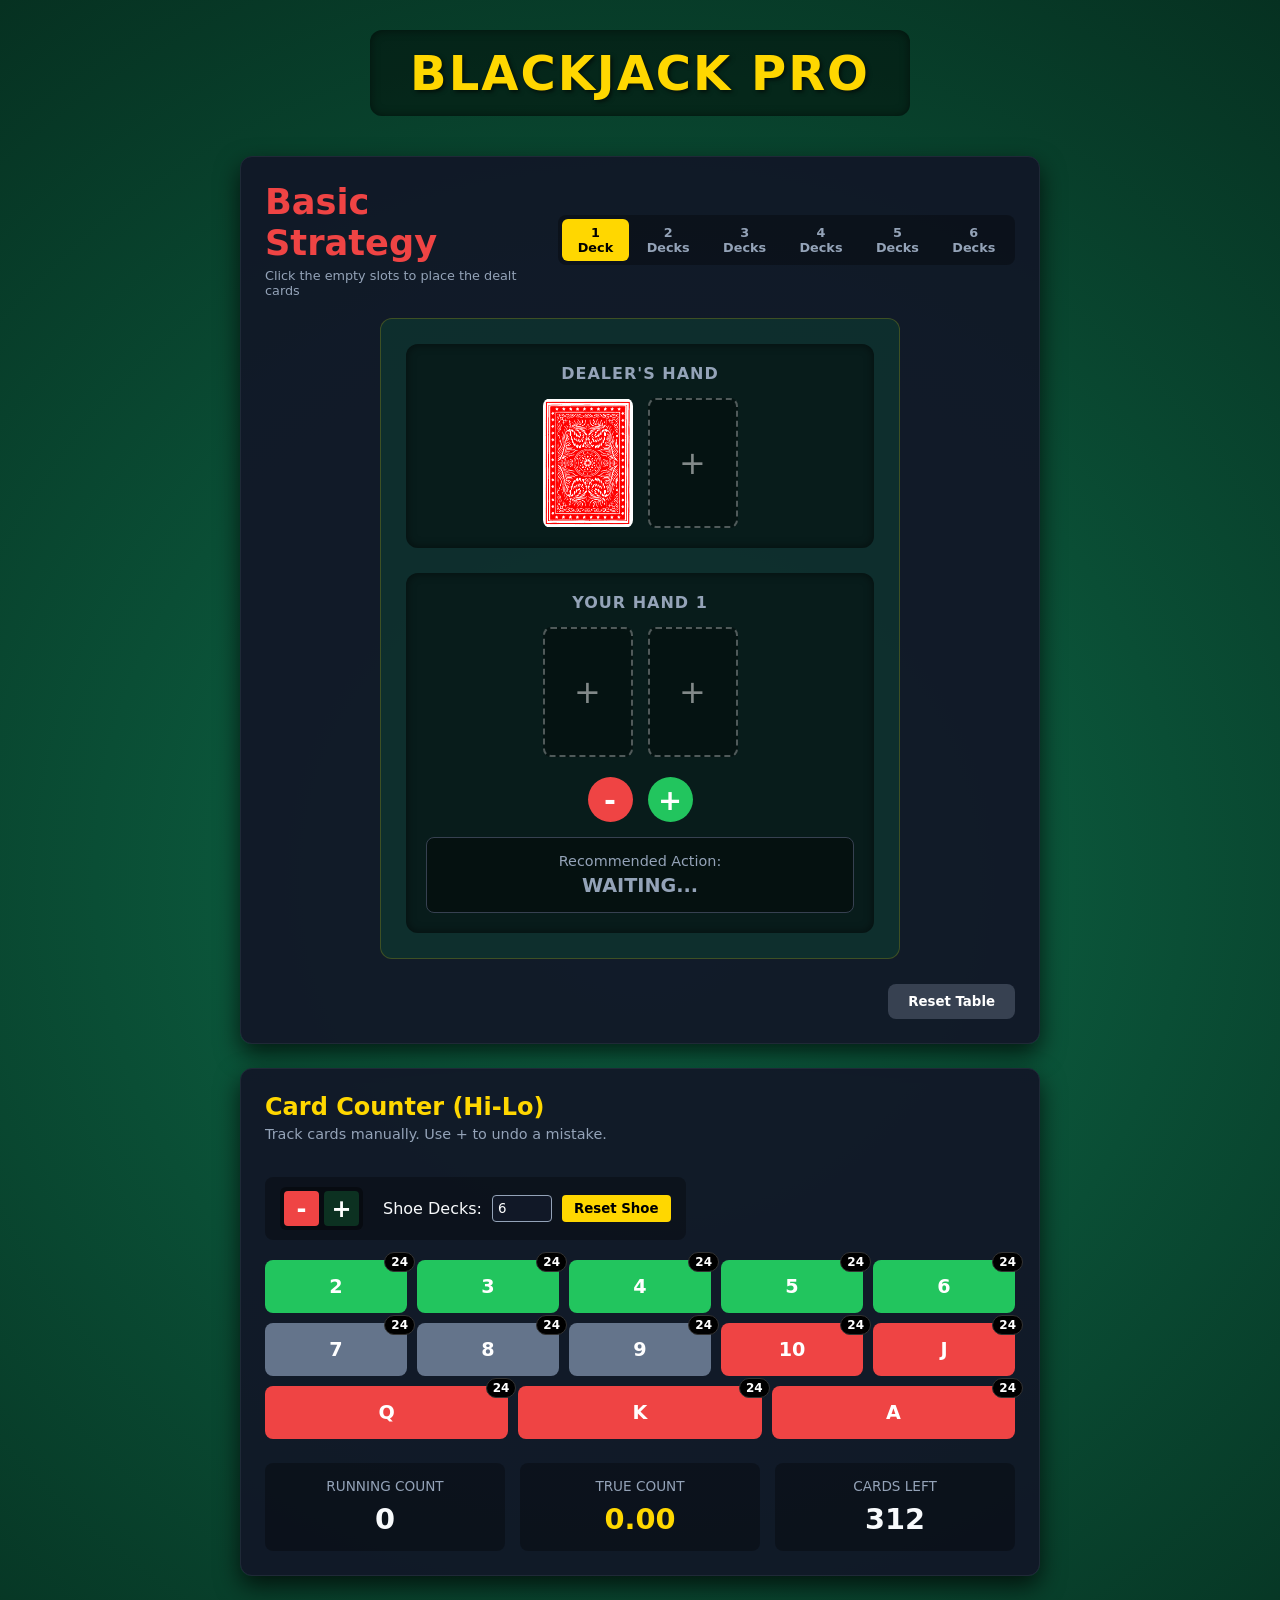
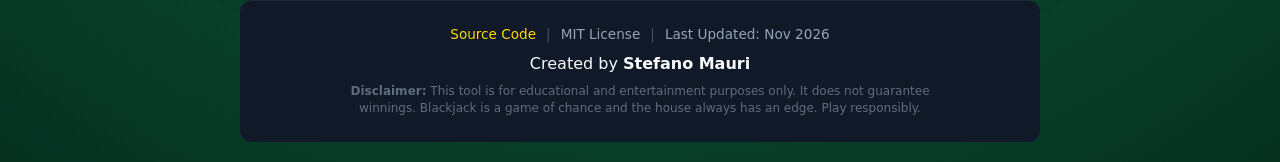
==== index.html @ 9b464d69 "Update footer link to point to GitHub repository" ====
<!DOCTYPE html>
<html lang="en">
<head>
    <meta charset="UTF-8">
    <meta name="viewport" content="width=device-width, initial-scale=1.0">
    <meta name="description" content="Advanced Blackjack Card Counter and Basic Strategy Simulator. Optimize your gameplay with real-time stats.">
    <title>Blackjack Pro - Card Counter & Basic Strategy</title>
    <link rel="stylesheet" href="style.css">
</head>
<body>
    <div class="container">
        <header>
            <div class="title-wrap dark-wrap">
                <h1>Blackjack Pro</h1>
            </div>
        </header>

        <main>
            <!-- SECTION 1: BASIC STRATEGY -->
            <section class="basic-strategy panel">
                <div class="strategy-header">
                    <div>
                        <h2 class="strategy-title">Basic Strategy</h2>
                        <p class="subtitle strategy-subtitle">Click the empty slots to place the dealt cards</p>
                    </div>
                    
                    <!-- COMPACT DECK TOGGLE -->
                    <div class="deck-toggle" id="strategy-deck-toggle">
                        <button class="deck-btn active" data-val="1">1 Deck</button>
                        <button class="deck-btn" data-val="2">2 Decks</button>
                        <button class="deck-btn" data-val="3">3 Decks</button>
                        <button class="deck-btn" data-val="4">4 Decks</button>
                        <button class="deck-btn" data-val="5">5 Decks</button>
                        <button class="deck-btn" data-val="6">6 Decks</button>
                    </div>
                </div>
                
                <div class="blackjack-table">
                    <!-- Dealer Side -->
                    <div class="dealer-area dark-wrap" id="dealer-area">
                        <!-- Injected via JS -->
                    </div>

                    <!-- Player Hands Container -->
                    <div id="player-hands-container" class="player-hands-container">
                        <!-- Injected via JS -->
                    </div>
                </div>

                <div class="strategy-footer">
                    <button id="reset-table-btn" class="reset-table-btn" onclick="resetTable()">Reset Table</button>
                </div>
            </section>

            <!-- SECTION 2: CARD COUNTER -->
            <section class="card-counter panel">
                <div class="counter-header">
                    <div class="titles">
                        <h2>Card Counter (Hi-Lo)</h2>
                        <p class="subtitle">Track cards manually. Use + to undo a mistake.</p>
                    </div>
                    <div class="settings">
                        <div class="mode-toggle">
                            <button id="mode-remove" class="active">-</button>
                            <button id="mode-add">+</button>
                        </div>
                        <label for="decks" style="margin-left: 10px;">Shoe Decks:</label>
                        <input type="number" id="decks" value="6" min="1" max="8">
                        <button id="reset-btn">Reset Shoe</button>
                    </div>
                </div>
                
                <div class="card-grid">
                    <button class="card-btn low" data-val="2">2 <span class="badge"></span></button>
                    <button class="card-btn low" data-val="3">3 <span class="badge"></span></button>
                    <button class="card-btn low" data-val="4">4 <span class="badge"></span></button>
                    <button class="card-btn low" data-val="5">5 <span class="badge"></span></button>
                    <button class="card-btn low" data-val="6">6 <span class="badge"></span></button>
                    
                    <button class="card-btn neutral" data-val="7">7 <span class="badge"></span></button>
                    <button class="card-btn neutral" data-val="8">8 <span class="badge"></span></button>
                    <button class="card-btn neutral" data-val="9">9 <span class="badge"></span></button>
                    
                    <button class="card-btn high" data-val="10">10 <span class="badge"></span></button>
                    <button class="card-btn high" data-val="J">J <span class="badge"></span></button>
                    <button class="card-btn high" data-val="Q">Q <span class="badge"></span></button>
                    <button class="card-btn high" data-val="K">K <span class="badge"></span></button>
                    <button class="card-btn high" data-val="A">A <span class="badge"></span></button>
                </div>

                <div class="stats-grid">
                    <div class="stat-box">
                        <span class="label">Running Count</span>
                        <span class="value" id="running-count">0</span>
                    </div>
                    <div class="stat-box">
                        <span class="label">True Count</span>
                        <span class="value highlight" id="true-count">0.00</span>
                    </div>
                    <div class="stat-box">
                        <span class="label">Cards Left</span>
                        <span class="value" id="cards-left">312</span>
                    </div>
                </div>
            </section>
        </main>

        <!-- FOOTER -->
        <footer class="site-footer">
            <div class="footer-links">
                <a href="https://github.com/stefanomauri1e0-droid/Blackjack-strategy-tool" target="_blank">Source Code</a>
                <span class="separator">|</span>
                <span>MIT License</span>
                <span class="separator">|</span>
                <span>Last Updated: Nov 2026</span>
            </div>
            <p class="copyright">Created by <strong>Stefano Mauri</strong></p>
            <p class="disclaimer">
                <strong>Disclaimer:</strong> This tool is for educational and entertainment purposes only. 
                It does not guarantee winnings. Blackjack is a game of chance and the house always has an edge. Play responsibly.
            </p>
        </footer>
    </div>

    <!-- MODAL FOR CARD SELECTION -->
    <div id="card-modal" class="modal">
        <div class="modal-content">
            <span class="close-modal" onclick="closeModal()">&times;</span>
            <h3>Select Suit</h3>
            <div class="suit-selector">
                <button onclick="showCards('Hearts')">♥ Hearts</button>
                <button onclick="showCards('Diamonds')">♦ Diamonds</button>
                <button onclick="showCards('Clubs')">♣ Clubs</button>
                <button onclick="showCards('Spades')">♠ Spades</button>
            </div>
            
            <div id="card-picker-grid" class="card-picker-grid" style="display: none;">
            </div>
            <button id="back-to-suits" style="display: none;" onclick="resetModalToSuits()">Back to Suits</button>
        </div>
    </div>

    <script src="script.js"></script>
</body>
</html>
---- style.css ----
:root {
    --bg-main: #0a4f36; 
    --panel-bg: #111827; 
    --text-main: #f8fafc;
    --text-muted: #94a3b8;
    --accent: #ffd700; 
    --low-card: #22c55e;
    --neutral-card: #64748b;
    --high-card: #ef4444;
}

* { box-sizing: border-box; margin: 0; padding: 0; font-family: 'Segoe UI', system-ui, sans-serif; }

body {
    background-color: var(--bg-main);
    background-image: radial-gradient(circle, #0e6b49 0%, #063121 100%);
    color: var(--text-main);
    padding: 20px;
    display: flex;
    justify-content: center;
    min-height: 100vh;
}

.container { max-width: 800px; width: 100%; }

header { text-align: center; margin-bottom: 40px; }

.dark-wrap { background: rgba(0,0,0,0.4); border-radius: 12px; padding: 20px; box-shadow: inset 0 0 10px rgba(0,0,0,0.5); }
.title-wrap { display: inline-block; padding: 15px 40px; margin-top: 10px; }
header h1 { font-size: 3rem; color: var(--accent); text-transform: uppercase; letter-spacing: 2px; text-shadow: 2px 2px 4px rgba(0,0,0,0.6); }

.panel {
    background-color: rgba(17, 24, 39, 0.95); border-radius: 12px; padding: 24px; margin-bottom: 24px;
    box-shadow: 0 10px 25px rgba(0, 0, 0, 0.7); border: 1px solid #1f2937;
}

h2 { font-size: 1.5rem; margin-bottom: 5px; color: var(--accent); }
.subtitle { color: var(--text-muted); font-size: 0.9rem; margin-bottom: 20px; }

/* Settings Formats */
.settings { display: flex; align-items: center; gap: 10px; background: rgba(0,0,0,0.3); padding: 10px 15px; border-radius: 8px; }
.settings input { padding: 5px; background: var(--panel-bg); color: white; border: 1px solid var(--text-muted); border-radius: 4px; width: 60px; }

/* COMPACT DECK TOGGLE - Aligned next to title */
.strategy-header { display: flex; justify-content: space-between; align-items: center; margin-bottom: 20px; gap: 10px; }
.strategy-title { color: #ef4444; font-size: 2.2rem; } 
.strategy-subtitle { font-size: 0.8rem; margin-bottom: 0; } 
.deck-toggle { display: flex; gap: 2px; background: rgba(0,0,0,0.3); padding: 4px; border-radius: 8px; }
.deck-btn { padding: 6px 10px; border: none; border-radius: 6px; background: transparent; color: var(--text-muted); cursor: pointer; font-weight: bold; transition: all 0.2s; font-size: 0.8rem;}
.deck-btn.active { background: var(--accent); color: #000; }

/* Visual Blackjack Table */
.blackjack-table {
    display: flex; flex-direction: column; gap: 25px; margin: 0 auto 25px auto; padding: 25px;
    background: rgba(10, 79, 54, 0.4); border-radius: 12px; border: 1px solid rgba(255, 215, 0, 0.2);
    max-width: 520px; align-items: center;
}

.dealer-area { display: flex; flex-direction: column; align-items: center; gap: 15px; width: 100%; max-width: 480px; }
.player-hands-container { display: flex; flex-direction: column; gap: 25px; width: 100%; align-items: center; }

.hand-wrapper { display: flex; flex-direction: column; align-items: center; gap: 15px; width: 100%; max-width: 480px; }
.table-label { text-transform: uppercase; font-weight: bold; letter-spacing: 1px; color: var(--text-muted); }
.card-slots { display: flex; flex-wrap: wrap; justify-content: center; max-width: 460px; gap: 15px; }

.card-slot {
    width: 90px; height: 130px; background-color: rgba(0, 0, 0, 0.3); border: 2px dashed rgba(255, 255, 255, 0.3);
    border-radius: 8px; display: flex; justify-content: center; align-items: center; position: relative; overflow: hidden;
}
.card-slot.interactive-slot { cursor: pointer; transition: all 0.2s ease; }
.card-slot.interactive-slot:hover { border-color: var(--accent); background-color: rgba(255, 215, 0, 0.1); }
.card-slot.locked { cursor: not-allowed; border-color: rgba(255,255,255,0.1); }
.plus-icon { font-size: 2rem; color: rgba(255, 255, 255, 0.5); }
.card-slot img { width: 100%; height: 100%; object-fit: contain; position: absolute; top: 0; left: 0; }
.static-back { border: none; background: transparent; }

/* Hand Hit/Stand Controls */
.hand-controls { display: flex; gap: 15px; margin-top: 5px; }
.hand-controls button { width: 45px; height: 45px; border-radius: 50%; border: none; font-size: 1.8rem; color: white; cursor: pointer; display: flex; align-items: center; justify-content: center; font-weight: bold; transition: 0.1s; }
.hand-controls button:active { transform: scale(0.9); }
.btn-remove-slot { background: #ef4444; }
.btn-add-slot { background: #22c55e; }

/* Action Box & Split */
.action-box { background: rgba(0,0,0,0.4); padding: 15px; border-radius: 8px; text-align: center; border: 1px solid #374151; width: 100%; }
.action-box .label { display: block; color: var(--text-muted); margin-bottom: 5px; font-size: 0.9rem; }
.action-result { font-size: 1.8rem; font-weight: bold; text-transform: uppercase; }
.action-result.hit { color: #22c55e; }
.action-result.stand { color: #ef4444; }
.action-result.double { color: #ffd700; }
.action-result.split { color: #a855f7; }
.action-result.blackjack { color: #ffd700; text-shadow: 0 0 10px rgba(255,215,0,0.5); font-size: 2.2rem;} 
.action-result.waiting { color: var(--text-muted); font-size: 1.2rem; }

.split-btn { background: #a855f7; color: white; border: none; padding: 12px; border-radius: 8px; font-size: 1.2rem; font-weight: bold; cursor: pointer; text-transform: uppercase; width: 100%; margin-top: 5px; letter-spacing: 2px; }
.split-btn:hover { background: #9333ea; }

.strategy-footer { display: flex; justify-content: flex-end; }
.reset-table-btn { background: #374151; color: white; padding: 10px 20px; border-radius: 8px; border: none; font-weight: bold; cursor: pointer; transition: background 0.2s; }
.reset-table-btn:hover { background: #ef4444; }

/* Counter Header Settings */
.counter-header { display: flex; justify-content: space-between; align-items: flex-start; margin-bottom: 20px; flex-wrap: wrap; gap: 15px; }
#reset-btn { background: var(--accent); color: #000; border: none; padding: 6px 12px; border-radius: 4px; font-weight: bold; cursor: pointer; }

.mode-toggle { display: flex; gap: 5px; background: rgba(0,0,0,0.4); padding: 4px; border-radius: 6px; }
.mode-toggle button { width: 35px; height: 35px; font-size: 1.5rem; font-weight: bold; border: none; border-radius: 4px; cursor: pointer; color: white; display: flex; align-items: center; justify-content: center; transition: background 0.2s; }
#mode-remove { background: rgba(239, 68, 68, 0.2); }
#mode-remove.active { background: #ef4444; }
#mode-add { background: rgba(34, 197, 94, 0.2); }
#mode-add.active { background: #22c55e; }

/* Card Buttons */
.card-grid { display: flex; flex-wrap: wrap; gap: 10px; margin-bottom: 24px; }
.card-btn { flex: 1 1 calc(20% - 10px); min-width: 50px; padding: 15px 0; font-size: 1.2rem; font-weight: bold; border: none; border-radius: 8px; cursor: pointer; color: white; position: relative; transition: transform 0.1s, opacity 0.2s; }
.card-btn:active:not(:disabled) { transform: scale(0.95); }
.card-btn:disabled { opacity: 0.3; cursor: not-allowed; }
.low { background-color: var(--low-card); }
.neutral { background-color: var(--neutral-card); }
.high { background-color: var(--high-card); }
.badge { position: absolute; top: -8px; right: -8px; background-color: #000; color: #fff; font-size: 0.75rem; padding: 2px 6px; border-radius: 12px; border: 1px solid #333; }

/* Stats */
.stats-grid { display: flex; justify-content: space-between; gap: 15px; }
.stat-box { background: rgba(0,0,0,0.3); padding: 15px; border-radius: 8px; flex: 1; text-align: center; }
.stat-box .label { display: block; color: var(--text-muted); font-size: 0.85rem; text-transform: uppercase; margin-bottom: 8px; }
.stat-box .value { display: block; font-size: 1.8rem; font-weight: bold; }
.highlight { color: var(--accent); }

/* Footer */
.site-footer { margin-top: 20px; padding: 25px; text-align: center; border-top: 1px solid #1f2937; color: var(--text-muted); font-size: 0.85rem; background: rgba(17, 24, 39, 0.95); border-radius: 12px; }
.footer-links { display: flex; justify-content: center; flex-wrap: wrap; gap: 10px; margin-bottom: 12px; }
.footer-links a { color: var(--accent); text-decoration: none; }
.footer-links a:hover { text-decoration: underline; }
.separator { opacity: 0.4; }
.copyright { font-size: 1rem; color: var(--text-main); margin-bottom: 10px; }
.disclaimer { font-size: 0.75rem; opacity: 0.6; max-width: 600px; margin: 0 auto; line-height: 1.4; }

/* Modal Styles */
.modal { display: none; position: fixed; z-index: 100; left: 0; top: 0; width: 100%; height: 100%; background-color: rgba(0,0,0,0.8); backdrop-filter: blur(5px); }
.modal-content { background-color: var(--panel-bg); margin: 5% auto; padding: 20px; border: 1px solid var(--accent); border-radius: 12px; width: 90%; max-width: 600px; text-align: center; position: relative; }
.close-modal { color: #aaa; position: absolute; top: 10px; right: 20px; font-size: 28px; font-weight: bold; cursor: pointer; }
.close-modal:hover { color: white; }
.suit-selector { display: flex; flex-wrap: wrap; gap: 10px; justify-content: center; margin-top: 20px; }
.suit-selector button { padding: 15px 30px; font-size: 1.2rem; cursor: pointer; background: rgba(255,255,255,0.1); color: white; border: 1px solid #444; border-radius: 8px; }
.suit-selector button:hover { background: rgba(255,255,255,0.2); }
.card-picker-grid { display: flex; flex-wrap: wrap; gap: 10px; justify-content: center; margin-top: 20px; max-height: 60vh; overflow-y: auto; padding: 10px; }
.modal-card-img { width: 80px; cursor: pointer; border-radius: 4px; transition: transform 0.2s; border: 2px solid transparent; }
.modal-card-img:hover { transform: scale(1.05); border-color: var(--accent); }
.modal-card-img.disabled { opacity: 0.2; pointer-events: none; filter: grayscale(100%); }
#back-to-suits { margin-top: 20px; padding: 10px 20px; background: #333; color: white; border: none; border-radius: 4px; cursor: pointer; }

/* MOBILE RESPONSIVE MEDIA QUERIES */
@media (max-width: 768px) {
    header h1 { font-size: 2rem; }
    .strategy-header { flex-direction: column; align-items: flex-start; }
    .deck-toggle { flex-wrap: wrap; justify-content: center; width: 100%; }
    .card-slot { width: 70px; height: 100px; }
    .plus-icon { font-size: 1.5rem; }
    .stats-grid { flex-direction: column; }
    .counter-header { flex-direction: column; align-items: flex-start; }
    .settings { width: 100%; justify-content: space-between; flex-wrap: wrap; }
    .action-result { font-size: 1.5rem; }
    .action-result.blackjack { font-size: 1.8rem; }
}
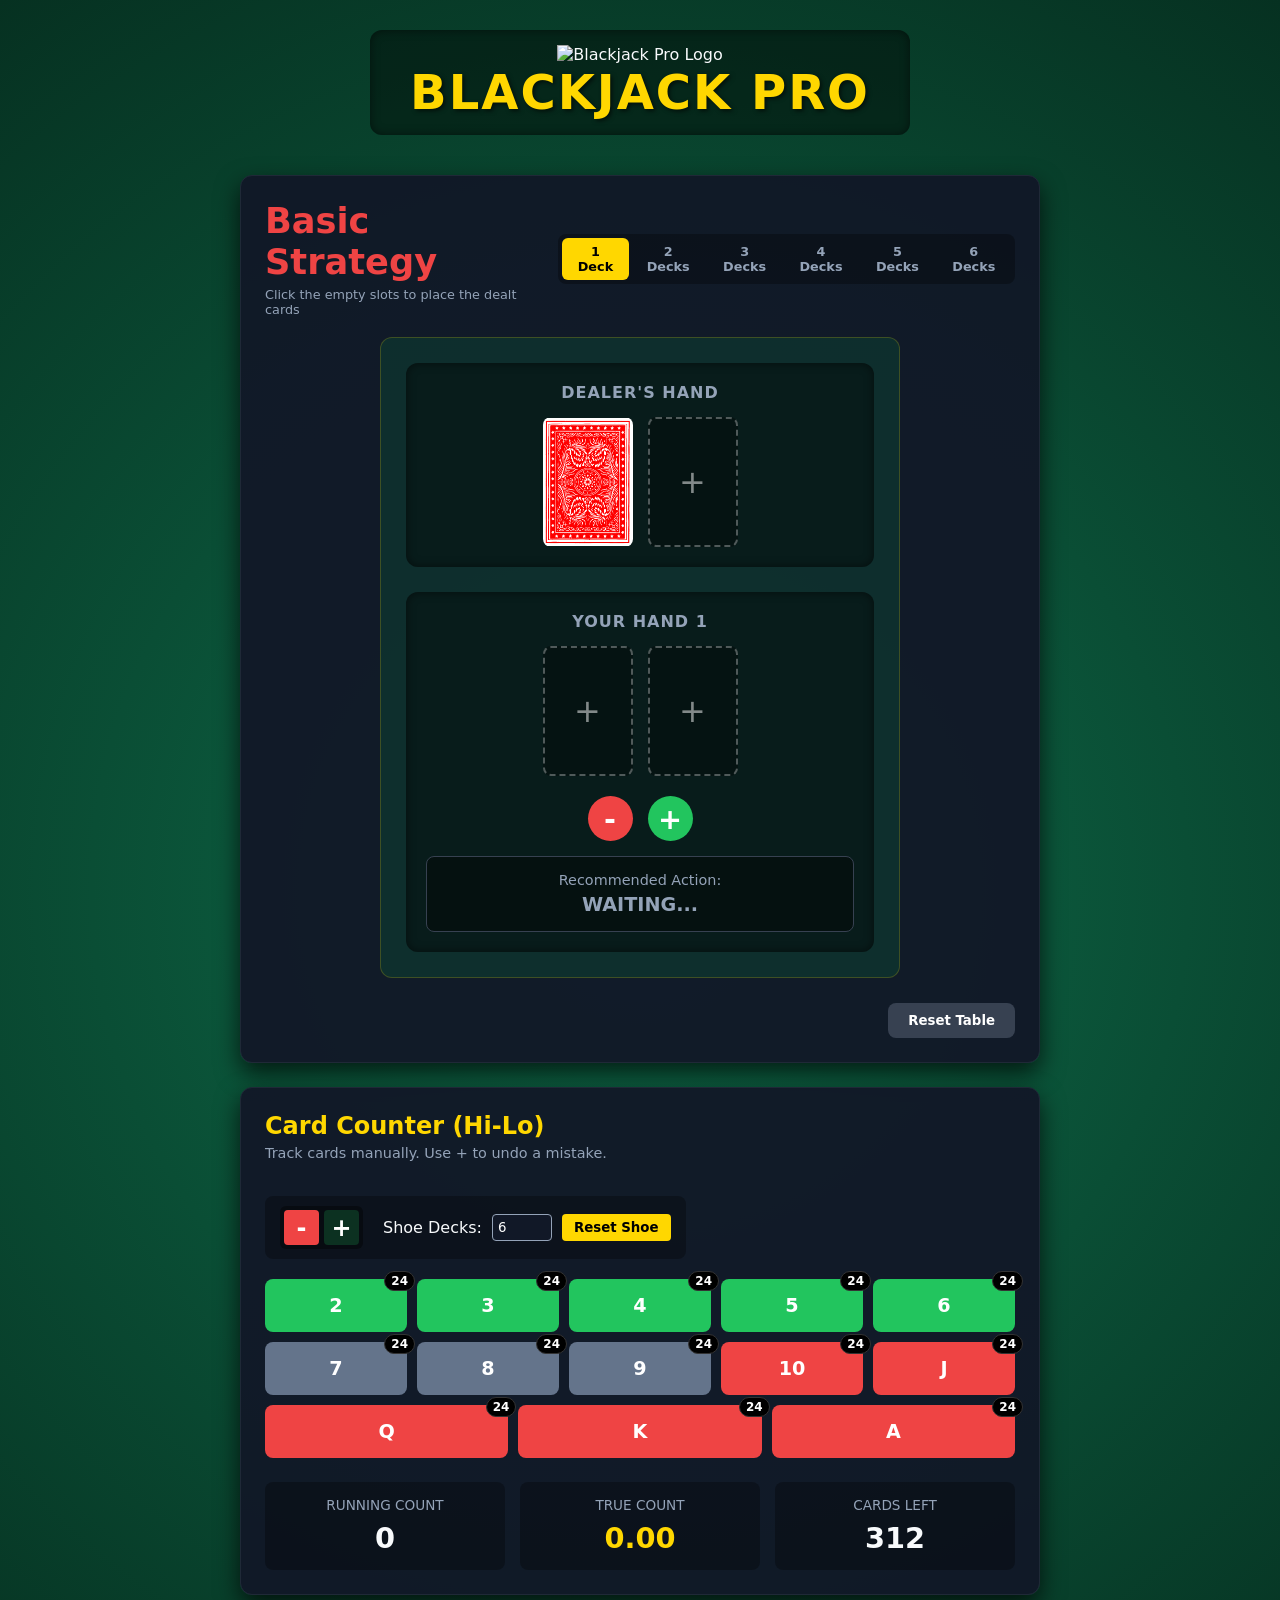
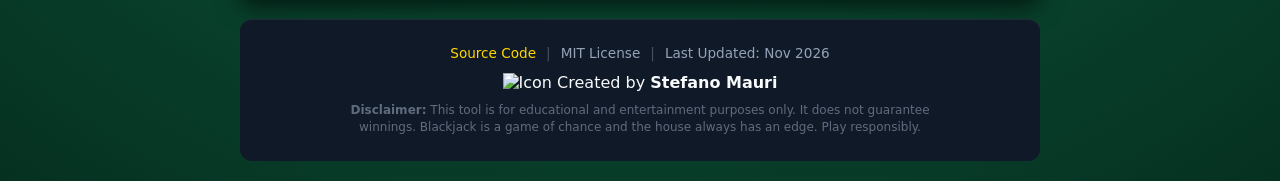
==== commit 88c22a27: "Enhance header with favicon and footer alignment Added favicon link and updated footer layout." ====
--- a/index.html
+++ b/index.html
@@ -4,13 +4,16 @@
     <meta charset="UTF-8">
     <meta name="viewport" content="width=device-width, initial-scale=1.0">
     <meta name="description" content="Advanced Blackjack Card Counter and Basic Strategy Simulator. Optimize your gameplay with real-time stats.">
+    <meta property="og:image" content="assets/images/og-img.png">
     <title>Blackjack Pro - Card Counter & Basic Strategy</title>
+    <link rel="icon" type="image/png" href="assets/images/alt-logo.png">
     <link rel="stylesheet" href="style.css">
 </head>
 <body>
     <div class="container">
         <header>
-            <div class="title-wrap dark-wrap">
+            <div class="title-wrap dark-wrap flex-align">
+                <img src="assets/images/logo.png" alt="Blackjack Pro Logo" class="brand-logo">
                 <h1>Blackjack Pro</h1>
             </div>
         </header>
@@ -114,7 +117,10 @@
                 <span class="separator">|</span>
                 <span>Last Updated: Nov 2026</span>
             </div>
-            <p class="copyright">Created by <strong>Stefano Mauri</strong></p>
+            <p class="copyright flex-align">
+                <img src="assets/images/alt-logo.png" alt="Icon" class="footer-icon">
+                Created by <strong>Stefano Mauri</strong>
+            </p>
             <p class="disclaimer">
                 <strong>Disclaimer:</strong> This tool is for educational and entertainment purposes only. 
                 It does not guarantee winnings. Blackjack is a game of chance and the house always has an edge. Play responsibly.
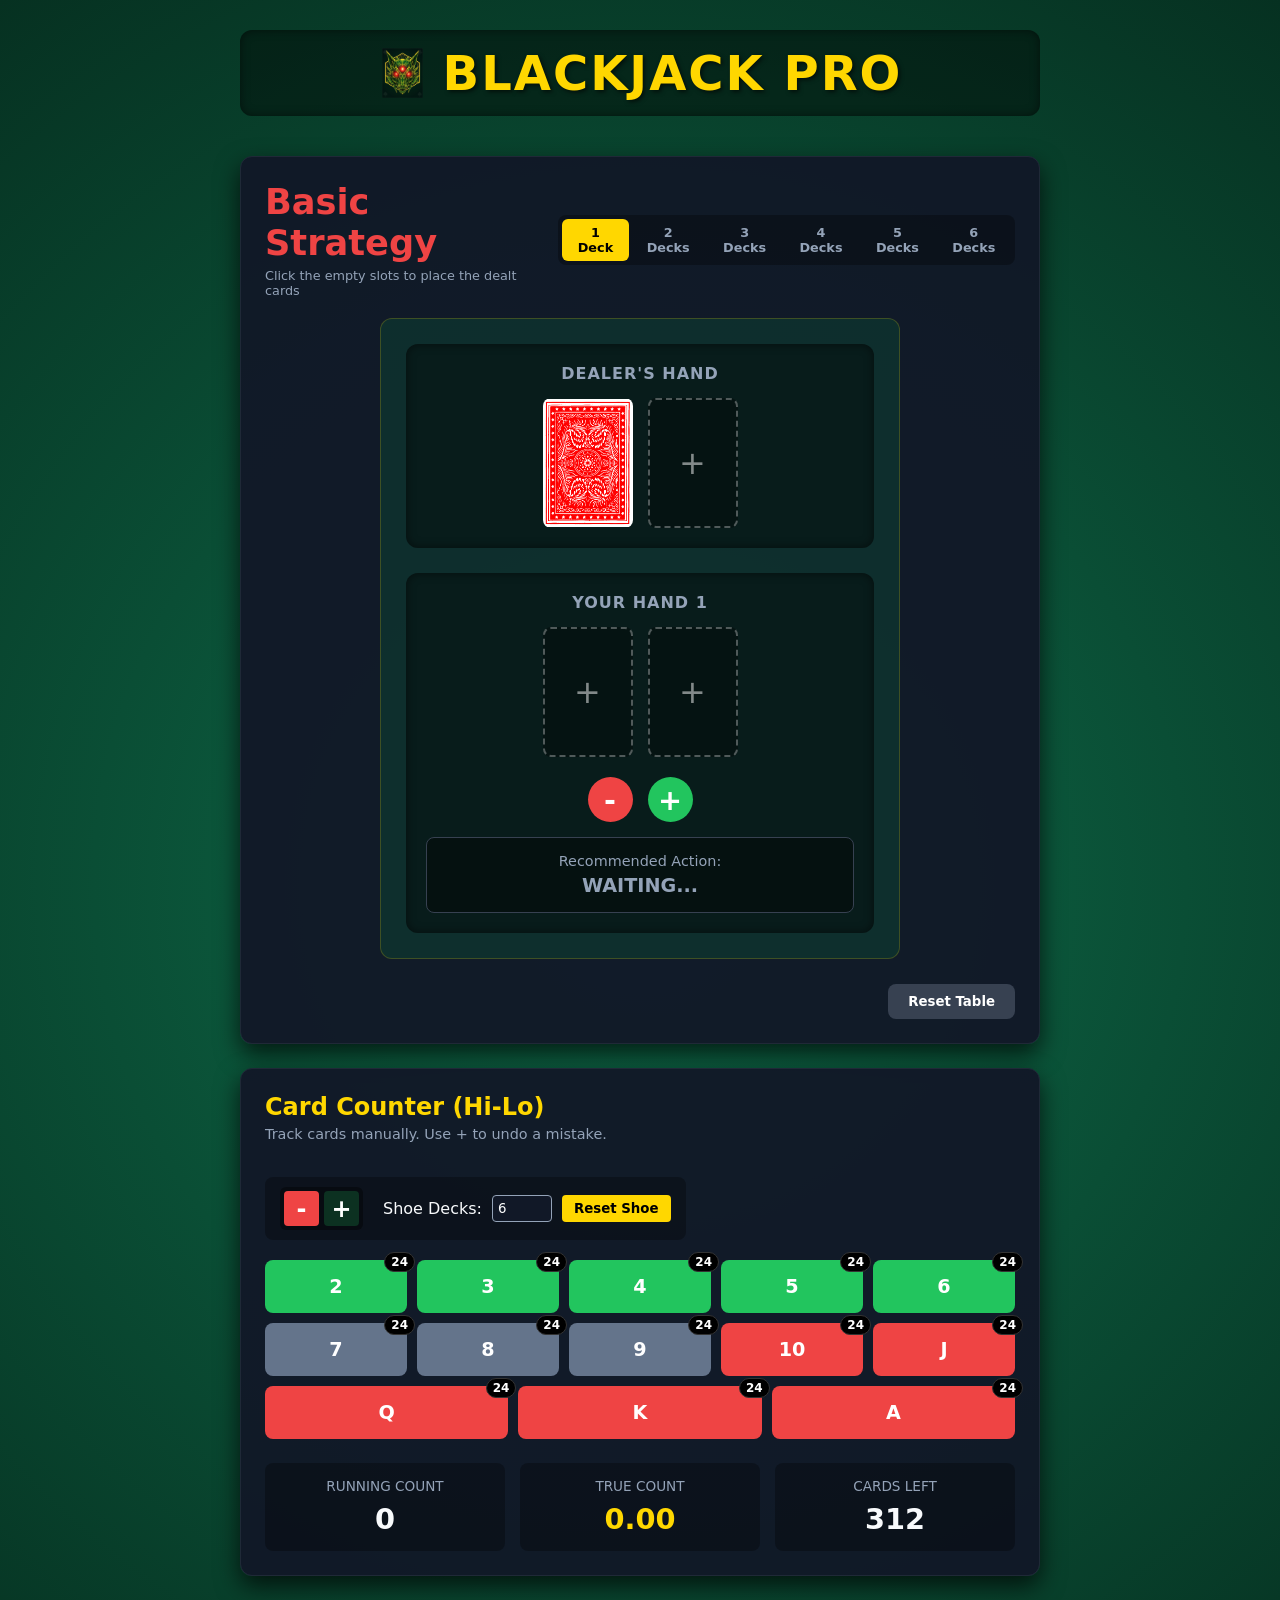
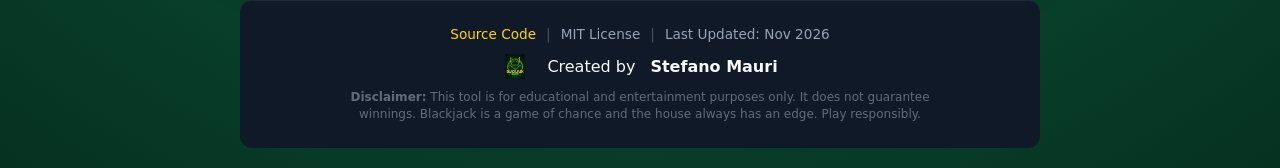
==== commit 6a1d1704: "Enhance meta tags for social media sharing Added Open Graph and Twitter meta tags for better social " ====
--- a/index.html
+++ b/index.html
@@ -6,8 +6,23 @@
     <meta name="description" content="Advanced Blackjack Card Counter and Basic Strategy Simulator. Optimize your gameplay with real-time stats.">
     <meta property="og:image" content="assets/images/og-img.png">
     <title>Blackjack Pro - Card Counter & Basic Strategy</title>
+
+    <meta property="og:type" content="website">
+    <meta property="og:url" content="https://stefanomauri1e0-droid.github.io/Blackjack-strategy-tool/">
+    <meta property="og:image" content="https://stefanomauri1e0-droid.github.io/Blackjack-strategy-tool/assets/images/og-img.png">
+    <meta property="og:image:width" content="630">
+    <meta property="og:image:height" content="630">
+    <meta property="og:site_name" content="Blackjack Pro Tool">
+    <meta property="og:locale" content="en_US">
+  
+    <!-- Twitter -->
+    <meta name="twitter:card" content="summary_large_image">
+    <meta name="twitter:title" content="Blackjack Pro Tool">
+    <meta name="twitter:description" content="A professional-grade, interactive Blackjack utility designed to help players practice Basic Strategy and track table statistics using the Hi-Lo card counting system.">
+    <meta name="twitter:image" content="https://stefanomauri1e0-droid.github.io/Blackjack-strategy-tool/assets/images/og-img.jpg">
+    
+    <link rel="stylesheet" href="style.css">
     <link rel="icon" type="image/png" href="assets/images/alt-logo.png">
-    <link rel="stylesheet" href="style.css">
 </head>
 <body>
     <div class="container">
--- a/style.css
+++ b/style.css
@@ -163,3 +163,11 @@
     .action-result { font-size: 1.5rem; }
     .action-result.blackjack { font-size: 1.8rem; }
 }
+
+/* Logo styles */
+.flex-align { display: flex; align-items: center; gap: 15px; justify-content: center; }
+.brand-logo { width: 50px; height: 50px; object-fit: contain; }
+.footer-icon { width: 25px; height: 25px; object-fit: contain; margin-right: 5px; }
+@media (max-width: 600px) {
+    .brand-logo { width: 40px; height: 40px; }
+}
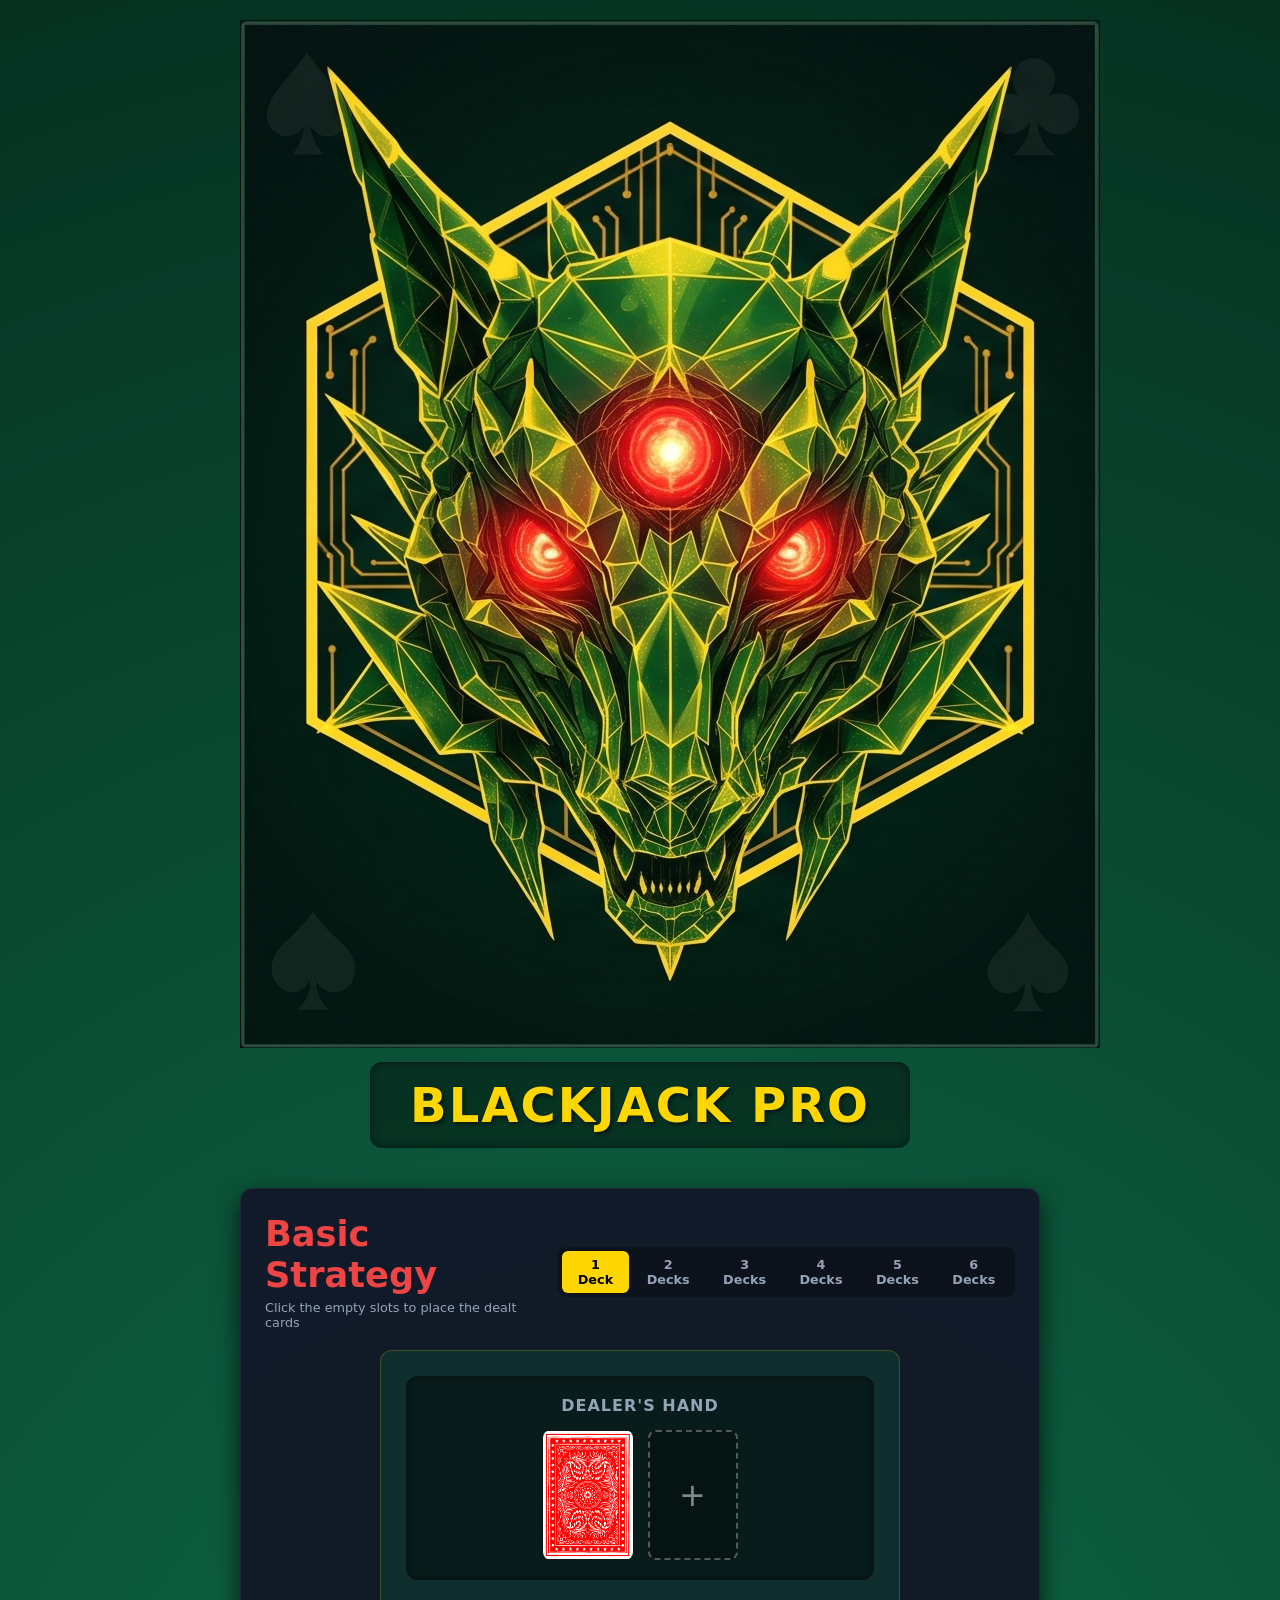
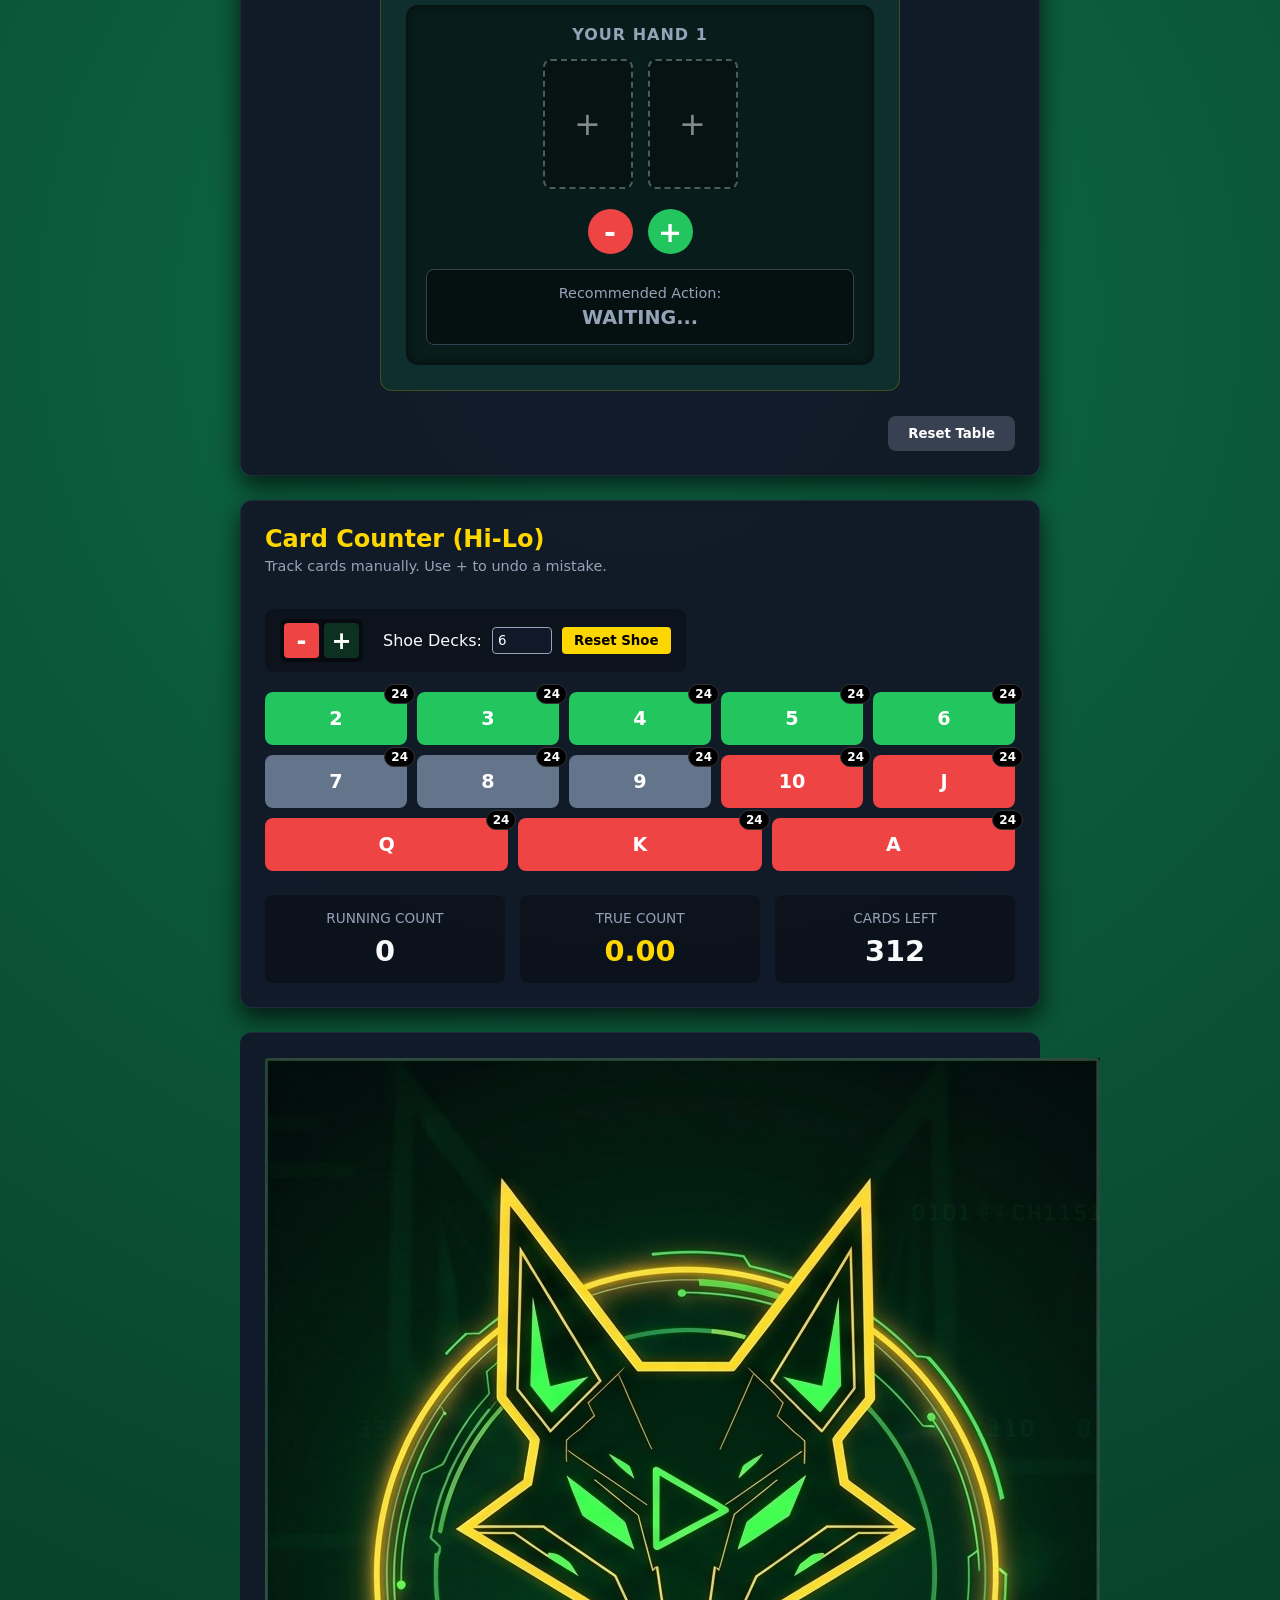
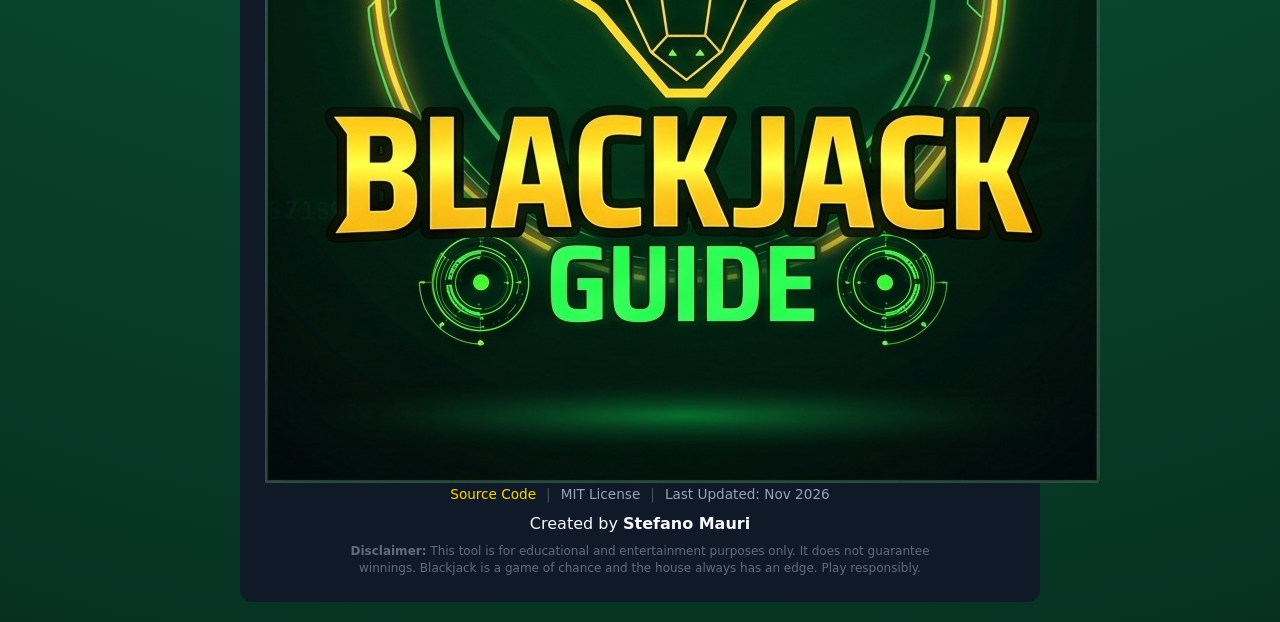
==== commit eae9024b: "Refactor footer and header elements in index.html" ====
--- a/index.html
+++ b/index.html
@@ -7,6 +7,9 @@
     <meta property="og:image" content="assets/images/og-img.png">
     <title>Blackjack Pro - Card Counter & Basic Strategy</title>
 
+    <meta name="robots" content="index, follow">
+
+    <!-- Open Graph -->
     <meta property="og:type" content="website">
     <meta property="og:url" content="https://stefanomauri1e0-droid.github.io/Blackjack-strategy-tool/">
     <meta property="og:image" content="https://stefanomauri1e0-droid.github.io/Blackjack-strategy-tool/assets/images/og-img.png">
@@ -27,8 +30,8 @@
 <body>
     <div class="container">
         <header>
-            <div class="title-wrap dark-wrap flex-align">
-                <img src="assets/images/logo.png" alt="Blackjack Pro Logo" class="brand-logo">
+            <img src="assets/images/logo.png" alt="Blackjack Pro Logo" class="site-logo-topleft">
+            <div class="title-wrap dark-wrap">
                 <h1>Blackjack Pro</h1>
             </div>
         </header>
@@ -42,7 +45,6 @@
                         <p class="subtitle strategy-subtitle">Click the empty slots to place the dealt cards</p>
                     </div>
                     
-                    <!-- COMPACT DECK TOGGLE -->
                     <div class="deck-toggle" id="strategy-deck-toggle">
                         <button class="deck-btn active" data-val="1">1 Deck</button>
                         <button class="deck-btn" data-val="2">2 Decks</button>
@@ -56,12 +58,10 @@
                 <div class="blackjack-table">
                     <!-- Dealer Side -->
                     <div class="dealer-area dark-wrap" id="dealer-area">
-                        <!-- Injected via JS -->
                     </div>
 
                     <!-- Player Hands Container -->
                     <div id="player-hands-container" class="player-hands-container">
-                        <!-- Injected via JS -->
                     </div>
                 </div>
 
@@ -125,17 +125,19 @@
 
         <!-- FOOTER -->
         <footer class="site-footer">
-            <div class="footer-links">
-                <a href="https://github.com/stefanomauri1e0-droid/Blackjack-strategy-tool" target="_blank">Source Code</a>
-                <span class="separator">|</span>
-                <span>MIT License</span>
-                <span class="separator">|</span>
-                <span>Last Updated: Nov 2026</span>
+            <div class="footer-main">
+                <img src="assets/images/alt-logo.png" alt="Blackjack Guide Logo" class="footer-logo-topleft">
+                <div class="footer-info">
+                    <div class="footer-links">
+                        <a href="https://github.com/tuo-username/tua-repo" target="_blank">Source Code</a>
+                        <span class="separator">|</span>
+                        <span>MIT License</span>
+                        <span class="separator">|</span>
+                        <span>Last Updated: Nov 2026</span>
+                    </div>
+                    <p class="copyright">Created by <strong>Stefano Mauri</strong></p>
+                </div>
             </div>
-            <p class="copyright flex-align">
-                <img src="assets/images/alt-logo.png" alt="Icon" class="footer-icon">
-                Created by <strong>Stefano Mauri</strong>
-            </p>
             <p class="disclaimer">
                 <strong>Disclaimer:</strong> This tool is for educational and entertainment purposes only. 
                 It does not guarantee winnings. Blackjack is a game of chance and the house always has an edge. Play responsibly.
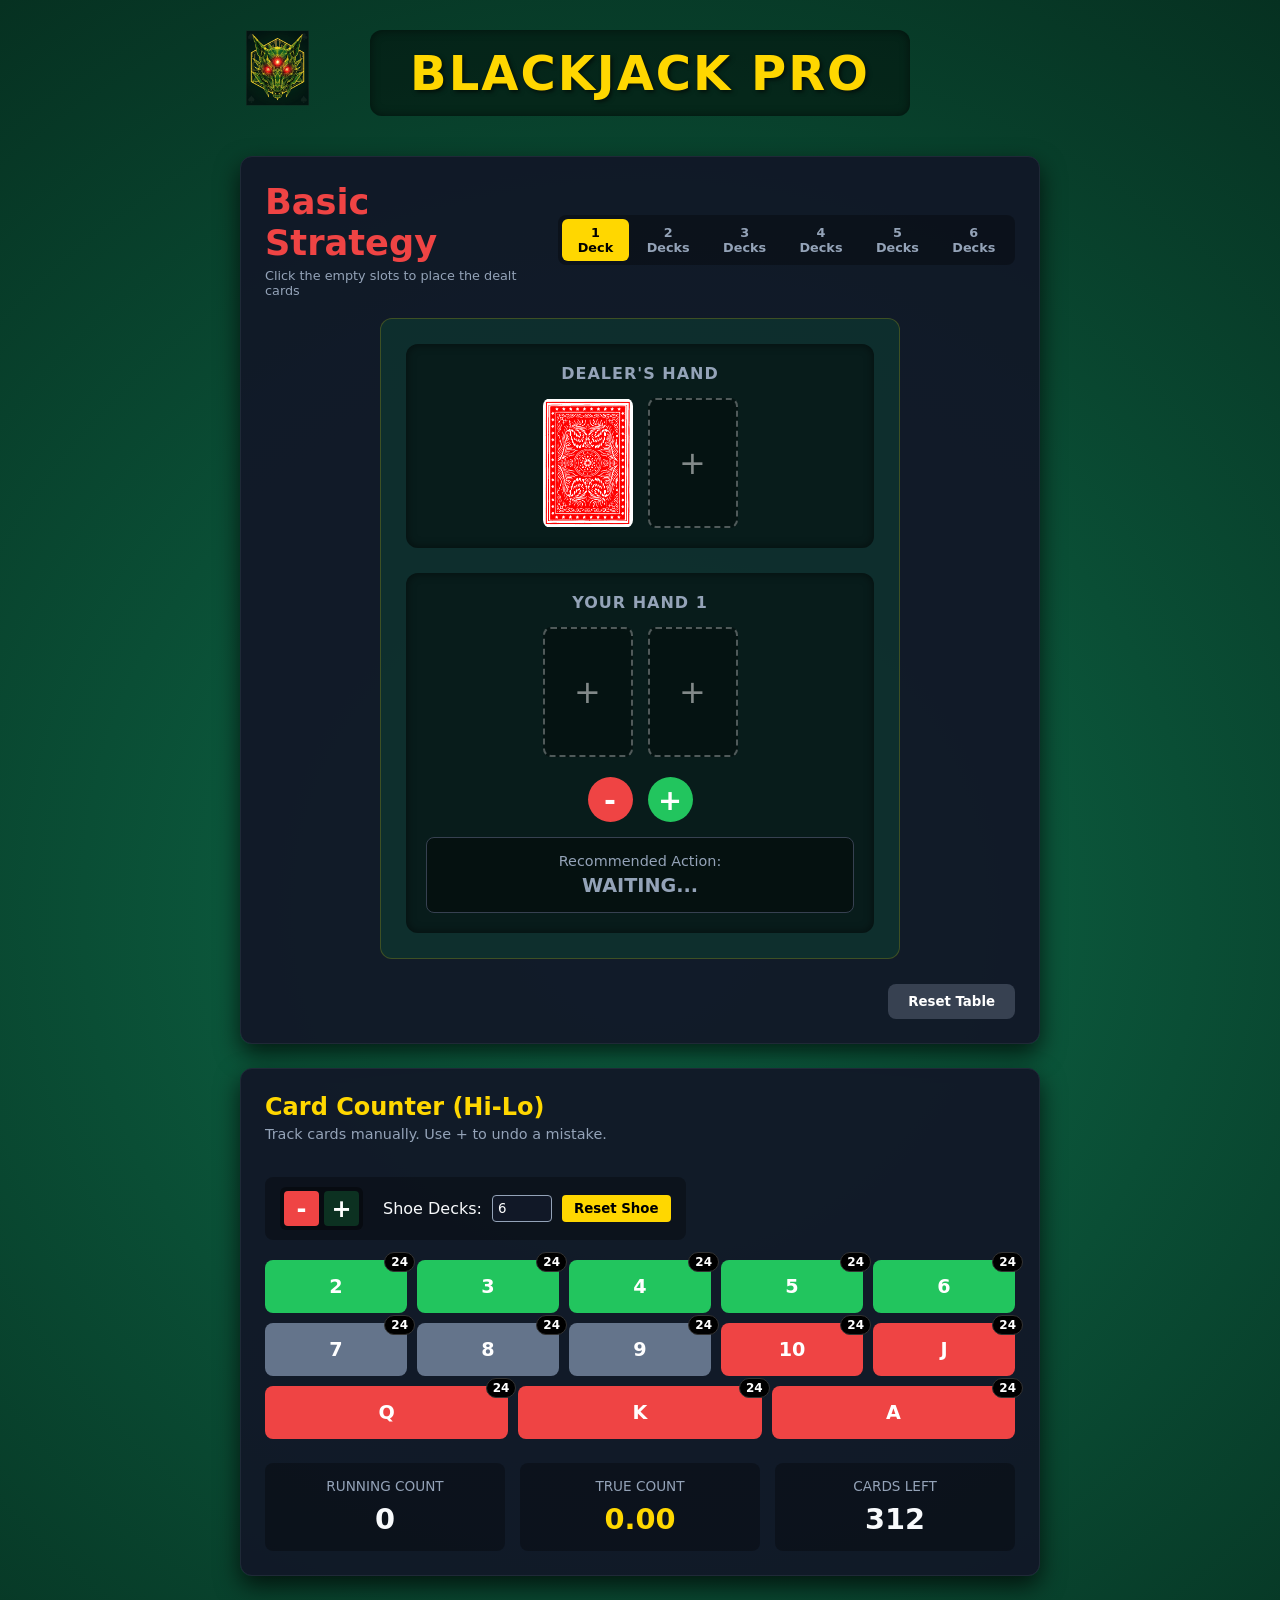
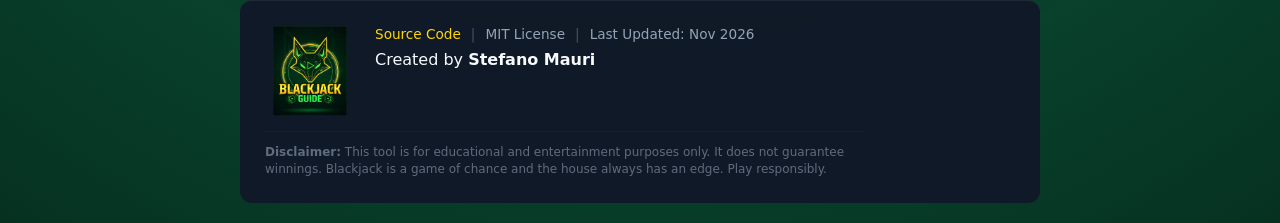
==== commit 0a4b19ba: "Enhance SEO with updated meta tags and structured data Updated meta tags for improved SEO and added " ====
--- a/index.html
+++ b/index.html
@@ -3,8 +3,7 @@
 <head>
     <meta charset="UTF-8">
     <meta name="viewport" content="width=device-width, initial-scale=1.0">
-    <meta name="description" content="Advanced Blackjack Card Counter and Basic Strategy Simulator. Optimize your gameplay with real-time stats.">
-    <meta property="og:image" content="assets/images/og-img.png">
+    <meta name="description" content="Free advanced Blackjack basic strategy calculator and Hi-Lo card counting tool. Improve your odds, learn how to play, and master blackjack mathematically.">
     <title>Blackjack Pro - Card Counter & Basic Strategy</title>
 
     <meta name="robots" content="index, follow">
@@ -15,14 +14,37 @@
     <meta property="og:image" content="https://stefanomauri1e0-droid.github.io/Blackjack-strategy-tool/assets/images/og-img.png">
     <meta property="og:image:width" content="630">
     <meta property="og:image:height" content="630">
-    <meta property="og:site_name" content="Blackjack Pro Tool">
+    <meta property="og:site_name" content="Blackjack Strategy Tool & Card Counter">
+    <meta property="og:description" content="Interactive Blackjack basic strategy simulator and Hi-Lo card counter. Optimize your gameplay instantly.">
     <meta property="og:locale" content="en_US">
   
     <!-- Twitter -->
     <meta name="twitter:card" content="summary_large_image">
-    <meta name="twitter:title" content="Blackjack Pro Tool">
+    <meta name="twitter:title" content="Blackjack Strategy Tool & Card Counter">
     <meta name="twitter:description" content="A professional-grade, interactive Blackjack utility designed to help players practice Basic Strategy and track table statistics using the Hi-Lo card counting system.">
     <meta name="twitter:image" content="https://stefanomauri1e0-droid.github.io/Blackjack-strategy-tool/assets/images/og-img.jpg">
+
+    <!-- JSON-LD STRUCTURED DATA -->
+    <script type="application/ld+json">
+    {
+      "@context": "https://schema.org",
+      "@type": "WebApplication",
+      "name": "Blackjack Pro Strategy Tool",
+      "url": "https://tuo-username.github.io/tua-repo/",
+      "description": "An interactive web application for learning Blackjack basic strategy and Hi-Lo card counting.",
+      "applicationCategory": "GameApplication",
+      "operatingSystem": "Any",
+      "author": {
+        "@type": "Person",
+        "name": "Stefano Mauri"
+      },
+      "offers": {
+        "@type": "Offer",
+        "price": "0",
+        "priceCurrency": "USD"
+      }
+    }
+    </script>
     
     <link rel="stylesheet" href="style.css">
     <link rel="icon" type="image/png" href="assets/images/alt-logo.png">
--- a/style.css
+++ b/style.css
@@ -23,7 +23,24 @@
 
 .container { max-width: 800px; width: 100%; }
 
-header { text-align: center; margin-bottom: 40px; }
+/* HEADER LOGO TOP-LEFT */
+header { 
+    position: relative;
+    display: flex;
+    justify-content: center;
+    align-items: center;
+    margin-bottom: 40px; 
+}
+
+.site-logo-topleft {
+    position: absolute;
+    left: 0;
+    top: 50%;
+    transform: translateY(-50%);
+    width: 75px; 
+    height: 75px;
+    object-fit: contain;
+}
 
 .dark-wrap { background: rgba(0,0,0,0.4); border-radius: 12px; padding: 20px; box-shadow: inset 0 0 10px rgba(0,0,0,0.5); }
 .title-wrap { display: inline-block; padding: 15px 40px; margin-top: 10px; }
@@ -41,7 +58,7 @@
 .settings { display: flex; align-items: center; gap: 10px; background: rgba(0,0,0,0.3); padding: 10px 15px; border-radius: 8px; }
 .settings input { padding: 5px; background: var(--panel-bg); color: white; border: 1px solid var(--text-muted); border-radius: 4px; width: 60px; }
 
-/* COMPACT DECK TOGGLE - Aligned next to title */
+/* COMPACT DECK TOGGLE */
 .strategy-header { display: flex; justify-content: space-between; align-items: center; margin-bottom: 20px; gap: 10px; }
 .strategy-title { color: #ef4444; font-size: 2.2rem; } 
 .strategy-subtitle { font-size: 0.8rem; margin-bottom: 0; } 
@@ -127,14 +144,45 @@
 .stat-box .value { display: block; font-size: 1.8rem; font-weight: bold; }
 .highlight { color: var(--accent); }
 
-/* Footer */
-.site-footer { margin-top: 20px; padding: 25px; text-align: center; border-top: 1px solid #1f2937; color: var(--text-muted); font-size: 0.85rem; background: rgba(17, 24, 39, 0.95); border-radius: 12px; }
-.footer-links { display: flex; justify-content: center; flex-wrap: wrap; gap: 10px; margin-bottom: 12px; }
+/* FOOTER WITH ALT-LOGO TOP-LEFT */
+.site-footer { 
+    margin-top: 20px; 
+    padding: 25px; 
+    border-top: 1px solid #1f2937; 
+    color: var(--text-muted); 
+    font-size: 0.85rem; 
+    background: rgba(17, 24, 39, 0.95); 
+    border-radius: 12px; 
+}
+
+.footer-main {
+    display: flex;
+    align-items: flex-start;
+    gap: 20px;
+    margin-bottom: 15px;
+}
+
+.footer-logo-topleft {
+    width: 90px; 
+    height: 90px;
+    object-fit: contain;
+    flex-shrink: 0;
+}
+
+.footer-info {
+    flex-grow: 1;
+    display: flex;
+    flex-direction: column;
+    gap: 8px;
+    text-align: left;
+}
+
+.footer-links { display: flex; flex-wrap: wrap; gap: 10px; }
 .footer-links a { color: var(--accent); text-decoration: none; }
 .footer-links a:hover { text-decoration: underline; }
 .separator { opacity: 0.4; }
-.copyright { font-size: 1rem; color: var(--text-main); margin-bottom: 10px; }
-.disclaimer { font-size: 0.75rem; opacity: 0.6; max-width: 600px; margin: 0 auto; line-height: 1.4; }
+.copyright { font-size: 1rem; color: var(--text-main); }
+.disclaimer { font-size: 0.75rem; opacity: 0.6; max-width: 600px; line-height: 1.4; border-top: 1px solid rgba(255,255,255,0.05); padding-top: 12px; margin-top: 5px; }
 
 /* Modal Styles */
 .modal { display: none; position: fixed; z-index: 100; left: 0; top: 0; width: 100%; height: 100%; background-color: rgba(0,0,0,0.8); backdrop-filter: blur(5px); }
@@ -152,6 +200,8 @@
 
 /* MOBILE RESPONSIVE MEDIA QUERIES */
 @media (max-width: 768px) {
+    header { flex-direction: column; gap: 15px; }
+    .site-logo-topleft { position: static; transform: none; width: 65px; height: 65px; }
     header h1 { font-size: 2rem; }
     .strategy-header { flex-direction: column; align-items: flex-start; }
     .deck-toggle { flex-wrap: wrap; justify-content: center; width: 100%; }
@@ -162,12 +212,6 @@
     .settings { width: 100%; justify-content: space-between; flex-wrap: wrap; }
     .action-result { font-size: 1.5rem; }
     .action-result.blackjack { font-size: 1.8rem; }
-}
-
-/* Logo styles */
-.flex-align { display: flex; align-items: center; gap: 15px; justify-content: center; }
-.brand-logo { width: 50px; height: 50px; object-fit: contain; }
-.footer-icon { width: 25px; height: 25px; object-fit: contain; margin-right: 5px; }
-@media (max-width: 600px) {
-    .brand-logo { width: 40px; height: 40px; }
-}
+    .footer-main { flex-direction: column; align-items: center; text-align: center; }
+    .footer-info { text-align: center; align-items: center; }
+}
